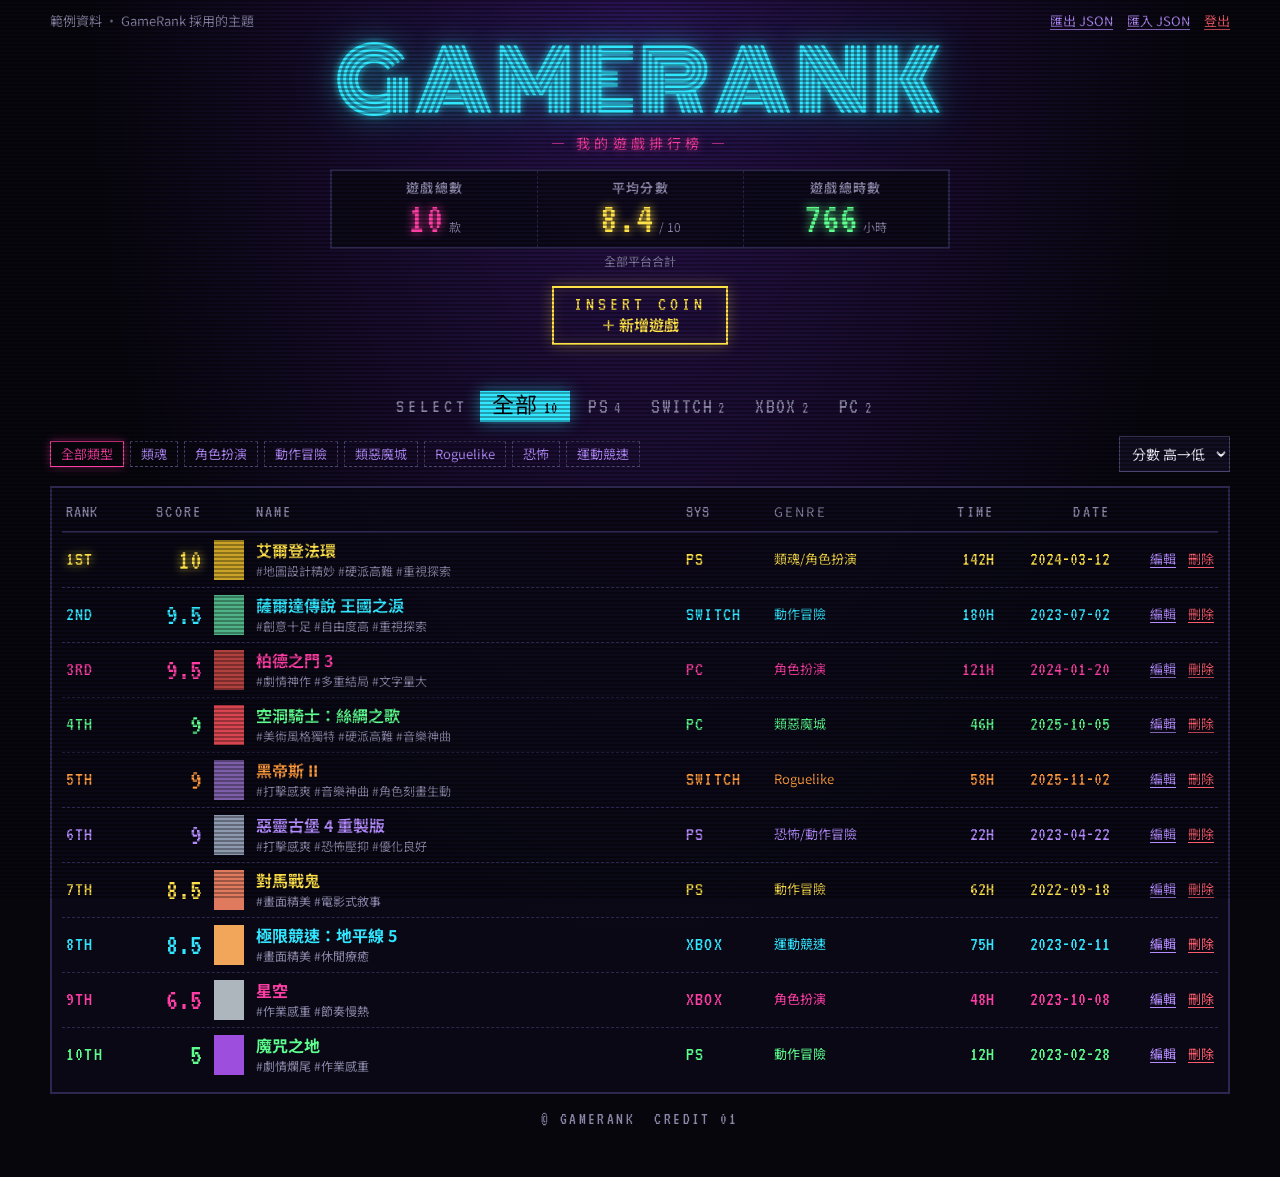
==== docs/themes/arcade/index.html @ 6743dbb5 "Add the arcade leaderboard theme from GameRank CRT scanlines, neon marquee and a colour-cycling high" ====
<!doctype html>
<html lang="zh-Hant">
<head>
<meta charset="utf-8">
<meta name="viewport" content="width=device-width, initial-scale=1">
<meta name="theme-color" content="#07060d">
<title>街機排行榜主題</title>
<link rel="preconnect" href="https://fonts.googleapis.com">
<link rel="preconnect" href="https://fonts.gstatic.com" crossorigin>
<link href="https://fonts.googleapis.com/css2?family=VT323&family=Monoton&family=Noto+Sans+TC:wght@400;700&display=swap" rel="stylesheet">
<link rel="stylesheet" href="arcade.css">
</head>
<body>
<div class="crt">
  <header class="top">
    <div class="util"><span>範例資料 · GameRank 採用的主題</span>
      <div class="util-btns"><button type="button" class="link">匯出 JSON</button><button type="button" class="link">匯入 JSON</button><button type="button" class="link danger">登出</button></div></div>
    <h1 class="marquee">GAMERANK</h1>
    <p class="sub">— 我的遊戲排行榜 —</p>
    <dl class="stats" id="stats"></dl>
    <p class="scope" id="scope"></p>
    <button type="button" class="coin" id="open"><i>INSERT COIN</i>＋ 新增遊戲</button>
    <p class="sync"></p>
  </header>
  <main class="wrap">
    <div class="sel" id="tabs"></div>
    <div class="bar"><div class="chips" id="genres"></div>
      <select id="sort" aria-label="排序方式"><option value="score">分數 高→低</option><option value="date">日期 新→舊</option><option value="time">時數 長→短</option></select></div>
    <div class="board">
      <div class="row hd"><span class="rk">RANK</span><span class="sc">SCORE</span><span></span><span class="nm">NAME</span><span class="pl">SYS</span><span class="gn hs">GENRE</span><span class="hr hs">TIME</span><span class="dt hs">DATE</span><span class="ac"></span></div>
      <ol id="list"></ol>
    </div>
    <p class="foot">© GAMERANK　CREDIT 01</p>
  </main>
</div>

<div class="mback" id="modal" hidden>
  <div class="mbox">
    <div class="mhead"><h2>ENTER YOUR SCORE<small>新增遊戲評分</small></h2><button type="button" class="x" data-close aria-label="關閉">×</button></div>
    <form class="mbody" onsubmit="return false">
      <label class="fl"><span>遊戲名稱</span><input type="text" value="隻狼：暗影雙死"></label>
      <div class="fl"><span>平台</span><div class="seg"><button type="button" class="p-PS on">PS</button><button type="button">XBOX</button><button type="button">SWITCH</button><button type="button">PC</button></div></div>
      <div class="mrow"><label class="fl"><span>分數</span><select><option>9.5</option><option>9</option></select></label><label class="fl"><span>時數</span><input type="number" value="64"></label><label class="fl"><span>評分日期</span><input type="date" value="2026-11-15"></label></div>
      <div class="fl"><div class="flh"><span>類型（可複選）</span><button type="button" class="link">AI 自動判斷</button></div>
        <div class="chips"><button type="button" class="chip on">類魂</button><button type="button" class="chip on">動作冒險</button><button type="button" class="chip">角色扮演</button><button type="button" class="chip">恐怖</button></div></div>
      <div class="fl"><span>封面</span><div class="coverrow"><div class="thumb">無封面</div><div style="flex:1;min-width:0"><div class="seg"><button type="button">上傳</button><button type="button">貼上</button><button type="button" class="on">線上搜尋</button></div><p class="hint">可上傳、貼上或線上搜尋封面。</p></div></div></div>
      <div class="fl"><div class="flh"><span>評語</span><button type="button" class="link">選擇形容標籤</button></div><textarea rows="3">#打擊感爽 #硬派高難 #地圖設計精妙</textarea></div>
      <div class="tagcat tk-positive"><div class="tags"><button type="button" class="tag on">#打擊感爽</button><button type="button" class="tag tk-negative">#作業感重</button><button type="button" class="tag tk-neutral">#硬派高難</button></div></div>
      <div class="mfoot"><button type="button" class="btn" data-close>取消</button><button type="button" class="btn go" data-close>存入排行榜</button></div>
    </form>
  </div>
</div>

<script>
const GAMES = [
  ['艾爾登法環','PS',10,'類魂, 角色扮演','2024-03-12',142,'#地圖設計精妙 #硬派高難 #重視探索','#c9a227'],
  ['薩爾達傳說 王國之淚','SWITCH',9.5,'動作冒險','2023-07-02',180,'#創意十足 #自由度高 #重視探索','#4fb286'],
  ['柏德之門 3','PC',9.5,'角色扮演','2024-01-20',121,'#劇情神作 #多重結局 #文字量大','#b0413e'],
  ['空洞騎士：絲綢之歌','PC',9,'類惡魔城','2025-10-05',46,'#美術風格獨特 #硬派高難 #音樂神曲','#d64550'],
  ['黑帝斯 II','SWITCH',9,'Roguelike','2025-11-02',58,'#打擊感爽 #音樂神曲 #角色刻畫生動','#7b5ea7'],
  ['惡靈古堡 4 重製版','PS',9,'恐怖, 動作冒險','2023-04-22',22,'#打擊感爽 #恐怖壓抑 #優化良好','#8d99ae'],
  ['對馬戰鬼','PS',8.5,'動作冒險','2022-09-18',62,'#畫面精美 #電影式敘事','#e07a5f'],
  ['極限競速：地平線 5','XBOX',8.5,'運動競速','2023-02-11',75,'#畫面精美 #休閒療癒','#f2a65a'],
  ['星空','XBOX',6.5,'角色扮演','2023-10-08',48,'#作業感重 #節奏慢熱','#adb5bd'],
  ['魔咒之地','PS',5,'動作冒險','2023-02-28',12,'#劇情爛尾 #作業感重','#9d4edd'],
].map(([title, platform, score, genre, date, hours, comment, color]) => ({ title, platform, score, genre, date, hours, comment, color }));
const state = { tab: 'ALL', genre: 'ALL', sort: 'score' };
const $ = (id) => document.getElementById(id);
const esc = (s) => String(s).replace(/[&<>"]/g, (c) => ({ '&': '&amp;', '<': '&lt;', '>': '&gt;', '"': '&quot;' }[c]));
const ORD = ['1ST', '2ND', '3RD'];
function paint() {
  const inTab = GAMES.filter((g) => state.tab === 'ALL' || g.platform === state.tab);
  const list = inTab.filter((g) => state.genre === 'ALL' || g.genre.split(', ').includes(state.genre))
    .sort((a, b) => state.sort === 'date' ? b.date.localeCompare(a.date) : state.sort === 'time' ? b.hours - a.hours : b.score - a.score);
  const avg = inTab.length ? (inTab.reduce((s, g) => s + g.score, 0) / inTab.length).toFixed(1) : '0';
  $('stats').innerHTML = `<div><dt>遊戲總數</dt><dd class="c2">${inTab.length}<small>款</small></dd></div><div><dt>平均分數</dt><dd class="c0">${avg}<small>/ 10</small></dd></div><div><dt>遊戲總時數</dt><dd class="c3">${inTab.reduce((s, g) => s + g.hours, 0)}<small>小時</small></dd></div>`;
  $('scope').textContent = state.tab === 'ALL' ? '全部平台合計' : `僅計算 ${state.tab} 平台`;
  $('tabs').innerHTML = '<span class="lb">SELECT</span>' + ['ALL', 'PS', 'SWITCH', 'XBOX', 'PC'].map((t) => `<button type="button" data-tab="${t}" class="${state.tab === t ? 'on' : ''}">${t === 'ALL' ? '全部' : t}<small>${t === 'ALL' ? GAMES.length : GAMES.filter((g) => g.platform === t).length}</small></button>`).join('');
  const genres = [...new Set(inTab.flatMap((g) => g.genre.split(', ')))];
  $('genres').innerHTML = ['ALL', ...genres].map((x) => `<button type="button" data-genre="${x}" class="chip${state.genre === x ? ' on' : ''}">${x === 'ALL' ? '全部類型' : x}</button>`).join('');
  $('list').innerHTML = list.map((g, i) => `<li class="row c${i % 6}"><span class="rk">${ORD[i] || (i + 1) + 'TH'}</span><span class="sc">${g.score}</span><span class="cv" style="background:${g.color}"></span><span class="nm"><b>${esc(g.title)}</b><small>${esc(g.comment)}</small></span><span class="pl">${g.platform}</span><span class="gn hs">${g.genre.replace(', ', '/')}</span><span class="hr hs">${g.hours}H</span><span class="dt hs">${g.date}</span><span class="ac"><button type="button" class="link">編輯</button><button type="button" class="link danger">刪除</button></span></li>`).join('');
}
document.addEventListener('click', (e) => {
  const t = e.target.closest('[data-tab],[data-genre],[data-close],#open');
  if (!t) return;
  if (t.dataset.tab) { state.tab = t.dataset.tab; state.genre = 'ALL'; }
  else if (t.dataset.genre) state.genre = t.dataset.genre;
  else { $('modal').hidden = t.id !== 'open'; return; }
  paint();
});
$('sort').addEventListener('change', (e) => { state.sort = e.target.value; paint(); });
paint();
</script>
</body>
</html>
---- docs/themes/arcade/arcade.css ----
/* GameRank「街機排行榜」主題：CRT 掃描線、霓虹招牌、逐列換色的 HIGH SCORE 榜 */
:root {
  --bg: #07060d;
  --panel: #0d0a1c;
  --field: #120f22;
  --line: #2d2750;
  --line-2: #4a4470;
  --fg: #f3f0ff;
  --mut: #8b86a8;
  --pink: #ff3ea5;
  --cyan: #31e6ff;
  --yel: #ffe14a;
  --grn: #5dff8f;
  --org: #ff9a3d;
  --vio: #b58cff;
  --red: #ff5d6c;
  --px: "VT323", "Noto Sans TC", ui-monospace, monospace;
  --neon: "Monoton", "VT323", ui-monospace, monospace;
  --tc: "Noto Sans TC", system-ui, "PingFang TC", "Microsoft JhengHei", sans-serif;
  color-scheme: dark;
}

*, *::before, *::after { box-sizing: border-box; }
html, body { margin: 0; }
body { background: var(--bg); color: var(--fg); font: 20px/1.25 var(--px); min-height: 100vh; -webkit-text-size-adjust: 100%; }
button, input, select, textarea { font: inherit; color: inherit; }
button { cursor: pointer; }
button:disabled { cursor: not-allowed; opacity: .45; }
h1, h2, h3, h4, p, ol { margin: 0; padding: 0; }
:focus-visible { outline: 2px dashed var(--fg); outline-offset: 3px; }
[hidden] { display: none !important; }
.sr-only { position: absolute; width: 1px; height: 1px; overflow: hidden; clip: rect(0 0 0 0); white-space: nowrap; }

::-webkit-scrollbar { width: 8px; height: 8px; }
::-webkit-scrollbar-track { background: var(--panel); }
::-webkit-scrollbar-thumb { background: var(--line-2); }

.crt { min-height: 100vh; background: radial-gradient(ellipse at 50% 0, #2a1250 0, transparent 62%); }
.crt::after { content: ""; position: fixed; inset: 0; pointer-events: none; z-index: 90; background: repeating-linear-gradient(0deg, transparent 0 2px, rgba(0, 0, 0, .3) 2px 4px); }

/* ── 頂部 ── */
.top { display: flex; flex-direction: column; align-items: center; gap: 4px; padding: 10px 16px 6px; text-align: center; }
.util { width: 100%; max-width: 1180px; display: flex; justify-content: space-between; align-items: center; gap: 8px 14px; flex-wrap: wrap; font: 13px/1.4 var(--tc); color: var(--mut); }
.util-btns { display: flex; flex-wrap: wrap; gap: 4px 14px; margin-left: auto; }
.link { background: none; border: 0; padding: 2px 0; font: 13px/1.4 var(--tc); color: var(--vio); text-decoration: underline; text-underline-offset: 3px; }
.link:hover { color: var(--fg); }
.link.danger { color: var(--red); }
.stats { width: 100%; max-width: 620px; margin: 12px 0 0; display: grid; grid-template-columns: repeat(3, minmax(0, 1fr)); border: 2px solid var(--line); background: rgba(11, 9, 22, .8); }
.stats > div { padding: 8px 6px 6px; border-left: 1px dashed var(--line); }
.stats > div:first-child { border-left: 0; }
.stats dt { font: 700 13px/1.4 var(--tc); color: var(--mut); letter-spacing: .1em; }
.stats dd { margin: 0; font: 400 44px/1 var(--px); font-variant-numeric: tabular-nums; text-shadow: 0 0 10px currentColor; }
.stats dd small { font: 12px/1 var(--tc); color: var(--mut); margin-left: 5px; text-shadow: none; }
.scope { font: 12px/1.4 var(--tc); color: var(--mut); }
.marquee { font: 400 clamp(40px, 9vw, 84px)/1.1 var(--neon); color: var(--cyan); letter-spacing: .04em; text-shadow: 0 0 6px var(--cyan), 0 0 26px rgba(49, 230, 255, .6), 0 0 60px rgba(49, 230, 255, .33); }
.sub { font: 14px var(--tc); color: var(--pink); letter-spacing: .3em; text-shadow: 0 0 8px rgba(255, 62, 165, .66); }
.coin { margin-top: 12px; background: none; border: 2px solid var(--yel); color: var(--yel); padding: 6px 20px 8px; font: 700 15px var(--tc); box-shadow: 0 0 14px rgba(255, 225, 74, .33), inset 0 0 14px rgba(255, 225, 74, .13); }
.coin:hover { background: rgba(255, 225, 74, .1); }
.coin i { display: block; font: 400 20px/1 var(--px); font-style: normal; letter-spacing: .2em; animation: blink 1.1s steps(2, jump-none) infinite; }
.sync { min-height: 22px; font-size: 18px; letter-spacing: .14em; color: var(--grn); }
.sync.busy { animation: blink 1.1s steps(2, jump-none) infinite; color: var(--yel); }
@keyframes blink { 50% { opacity: .25; } }
@keyframes spin { to { transform: rotate(360deg); } }
@media (prefers-reduced-motion: reduce) { .coin i, .sync.busy { animation: none; } }

/* ── 篩選 ── */
.wrap { max-width: 1212px; margin: 0 auto; padding: 14px 16px 48px; display: flex; flex-direction: column; gap: 14px; }
.sel { display: flex; align-items: center; justify-content: center; flex-wrap: wrap; gap: 6px; }
.lb { color: var(--mut); letter-spacing: .2em; margin-right: 6px; }
.sel button { background: none; border: 0; padding: 2px 12px; color: var(--mut); letter-spacing: .06em; font: 22px/1.25 var(--px); }
.sel button small { font-size: 16px; margin-left: 5px; }
.sel button.on { color: var(--bg); background: var(--cyan); box-shadow: 0 0 16px rgba(49, 230, 255, .53); }
.bar { display: flex; justify-content: space-between; align-items: center; gap: 12px; }
.chips { display: flex; flex-wrap: wrap; gap: 4px 6px; min-width: 0; }
.chip { background: none; border: 1px dashed var(--line-2); color: var(--vio); padding: 2px 10px; font: 13px/1.6 var(--tc); white-space: nowrap; }
.chip.on { border-style: solid; border-color: var(--pink); color: var(--pink); box-shadow: 0 0 10px rgba(255, 62, 165, .4); }
select, input, textarea { background: var(--field); border: 1px solid var(--line-2); border-radius: 0; padding: 6px 8px; font: 14px/1.4 var(--tc); min-width: 0; }
select:focus, input:focus, textarea:focus { outline: none; border-color: var(--cyan); }
input[type="date"]::-webkit-calendar-picker-indicator { cursor: pointer; filter: invert(1); opacity: .7; }

/* ── 排行榜 ── */
.board { border: 2px solid var(--line); background: rgba(11, 9, 22, .8); padding: 6px 10px 10px; }
.row { display: grid; grid-template-columns: 62px 62px 30px minmax(0, 1fr) 76px 150px 58px 104px 92px; gap: 12px; align-items: center; padding: 7px 4px; list-style: none; border-bottom: 1px dashed var(--line); }
.row.hd { color: var(--mut); letter-spacing: .12em; border-bottom: 2px solid var(--line); font-size: 18px; }
.board ol .row:last-child { border-bottom: 0; }
.rk, .pl { white-space: nowrap; letter-spacing: .06em; }
.sc { font-size: 30px; line-height: 1; text-align: right; font-variant-numeric: tabular-nums; }
.hd .sc { font-size: 18px; }
.cv { display: block; width: 30px; height: 40px; object-fit: cover; background: var(--field); }
.cv.none { border: 1px dashed var(--line-2); }
.nm { min-width: 0; }
.nm b { display: block; font: 700 16px/1.35 var(--tc); overflow-wrap: anywhere; }
.nm small { font: 400 12px/1.45 var(--tc); color: var(--mut); display: -webkit-box; -webkit-line-clamp: 2; -webkit-box-orient: vertical; overflow: hidden; overflow-wrap: anywhere; }
.gn { font: 13px/1.4 var(--tc); }
.hr, .dt { text-align: right; white-space: nowrap; }
.ac { display: flex; gap: 12px; justify-content: flex-end; }
.c0 { color: var(--yel); } .c1 { color: var(--cyan); } .c2 { color: var(--pink); } .c3 { color: var(--grn); } .c4 { color: var(--org); } .c5 { color: var(--vio); }
.board ol .row:first-child .sc, .board ol .row:first-child .rk { text-shadow: 0 0 10px currentColor; }
.state { text-align: center; padding: 48px 16px; display: flex; flex-direction: column; align-items: center; gap: 10px; }
.state h3 { font: 400 30px/1.1 var(--px); color: var(--yel); letter-spacing: .12em; }
.state p { font: 14px/1.6 var(--tc); color: var(--mut); max-width: 36ch; }
.foot { text-align: center; color: var(--mut); letter-spacing: .14em; font-size: 17px; }

/* ── 按鈕 ── */
.btn { background: none; border: 1px solid var(--line-2); padding: 6px 14px; font: 14px/1.4 var(--tc); white-space: nowrap; }
.btn:hover:not(:disabled) { border-color: var(--fg); }
.btn.go { border-color: var(--grn); color: var(--grn); font-weight: 700; }
.btn.cy { border-color: var(--cyan); color: var(--cyan); }
.btn.yl { border-color: var(--yel); color: var(--yel); }
.spin { display: inline-block; width: 14px; height: 14px; border: 2px solid currentColor; border-top-color: transparent; border-radius: 50%; animation: spin .8s linear infinite; vertical-align: -2px; }

/* ── 視窗 ── */
.mback { position: fixed; inset: 0; z-index: 50; background: rgba(7, 6, 13, .9); display: grid; grid-template-columns: minmax(0, 1fr); place-items: center; padding: 12px; overflow: auto; }
.mback.top-most { z-index: 60; }
.mbox { position: relative; width: 100%; min-width: 0; max-width: 460px; max-height: calc(100vh - 24px); max-height: calc(100dvh - 24px); display: flex; flex-direction: column; background: var(--panel); border: 2px solid var(--cyan); box-shadow: 0 0 24px rgba(49, 230, 255, .33); }
.mbox.sm { max-width: 380px; border-color: var(--yel); box-shadow: 0 0 24px rgba(255, 225, 74, .25); }
.mhead { display: flex; align-items: center; justify-content: space-between; gap: 10px; padding: 12px 16px 8px; }
.mhead h2 { font: 400 28px/1 var(--px); color: var(--yel); letter-spacing: .1em; }
.mhead h2 small { display: block; font: 12px/1.6 var(--tc); color: var(--mut); letter-spacing: 0; }
.x { background: none; border: 0; padding: 0 4px; font: 26px/1 var(--px); color: var(--mut); }
.x:hover { color: var(--fg); }
.mbody { padding: 4px 16px 16px; display: flex; flex-direction: column; gap: 12px; overflow-y: auto; min-height: 0; }
.msg { font: 14px/1.7 var(--tc); white-space: pre-line; overflow-wrap: anywhere; }
.mfoot { display: flex; justify-content: flex-end; gap: 8px; }
.fl { display: flex; flex-direction: column; gap: 4px; min-width: 0; }
.fl > span, .flh > span { font: 12px/1.4 var(--tc); color: var(--mut); }
.fl > input, .fl > select, .fl > textarea { width: 100%; }
.flh { display: flex; justify-content: space-between; align-items: center; gap: 8px; }
textarea { resize: vertical; }
.seg { display: flex; gap: 6px; }
.seg button { flex: 1; min-width: 0; background: none; border: 1px solid var(--line-2); padding: 5px 6px; font: 13px/1.5 var(--tc); white-space: nowrap; }
.seg button.on { border-color: var(--cyan); color: var(--cyan); box-shadow: inset 0 0 10px rgba(49, 230, 255, .2); }
.seg button.on.p-PS { border-color: #5aa2ff; color: #5aa2ff; box-shadow: inset 0 0 10px rgba(90, 162, 255, .25); }
.seg button.on.p-XBOX { border-color: var(--grn); color: var(--grn); box-shadow: inset 0 0 10px rgba(93, 255, 143, .2); }
.seg button.on.p-SWITCH { border-color: var(--red); color: var(--red); box-shadow: inset 0 0 10px rgba(255, 93, 108, .2); }
.mrow { display: grid; grid-template-columns: minmax(0, 1fr) minmax(0, 1fr) minmax(0, 1.7fr); gap: 8px; }
.coverrow { display: flex; gap: 12px; align-items: flex-start; }
.thumb { position: relative; flex: none; width: 72px; height: 96px; border: 1px dashed var(--line-2); display: grid; place-items: center; font: 11px var(--tc); color: var(--mut); }
.thumb img { width: 100%; height: 100%; object-fit: cover; display: block; }
.thumb .x { position: absolute; top: -10px; right: -10px; background: var(--red); color: var(--bg); width: 22px; height: 22px; font-size: 20px; }
.hint { font: 11px/1.5 var(--tc); color: var(--mut); margin-top: 6px; }

/* 視窗內的全版子畫面（選標籤、搜尋封面） */
.sheet { position: absolute; inset: 0; z-index: 2; background: var(--panel); display: flex; flex-direction: column; }
.sheet .mbody { flex: 1; }
.sheet-foot { display: flex; justify-content: space-between; align-items: center; gap: 8px; padding: 10px 16px; border-top: 1px solid var(--line); font: 13px var(--tc); color: var(--mut); }
.tagcat h4 { font: 700 12px/1.6 var(--tc); color: var(--mut); margin-bottom: 6px; }
.tags { display: flex; flex-wrap: wrap; gap: 6px; }
.tag { background: none; border: 1px solid var(--tk); color: var(--tk); padding: 2px 8px; font: 12px/1.6 var(--tc); }
.tag.on { background: var(--tk); color: var(--bg); font-weight: 700; }
.tk-positive { --tk: var(--grn); } .tk-negative { --tk: var(--red); } .tk-neutral { --tk: var(--vio); }
.searchbar { display: flex; gap: 6px; }
.searchbar input { flex: 1; }
.results { display: grid; grid-template-columns: repeat(auto-fill, minmax(92px, 1fr)); gap: 10px; }
.res { position: relative; aspect-ratio: 3 / 4; padding: 0; background: var(--field); border: 1px solid var(--line); overflow: hidden; }
.res:hover, .res:focus-visible { border-color: var(--cyan); }
.res img { width: 100%; height: 100%; object-fit: cover; display: block; }
.res .src { position: absolute; top: 0; right: 0; background: var(--bg); color: var(--yel); font: 14px/1 var(--px); padding: 2px 4px; }
.res .nm2 { position: absolute; left: 0; right: 0; bottom: 0; background: rgba(0, 0, 0, .75); font: 10px/1.5 var(--tc); padding: 1px 3px; white-space: nowrap; overflow: hidden; text-overflow: ellipsis; }
.empty { text-align: center; padding: 32px 0; font: 13px var(--tc); color: var(--mut); }

@media (max-width: 900px) {
  .hs { display: none; }
  .row { grid-template-columns: 44px 46px 26px minmax(0, 1fr) 52px; gap: 6px 8px; }
  .sc { font-size: 26px; }
  .pl { font-size: 17px; text-align: right; }
  .cv { width: 26px; height: 35px; }
  .ac { grid-column: 4 / -1; justify-content: flex-start; }
  .hd .ac { display: none; }
  .board { padding: 4px 6px 8px; }
  .stats dd { font-size: 34px; }
  .stats dd small { display: block; margin: 2px 0 0; }
  .lb { display: none; }
  .sel button { padding: 2px 7px; font-size: 20px; }
  .bar { flex-direction: column; align-items: stretch; }
  .bar .chips { flex-wrap: nowrap; overflow-x: auto; padding-bottom: 4px; }
}
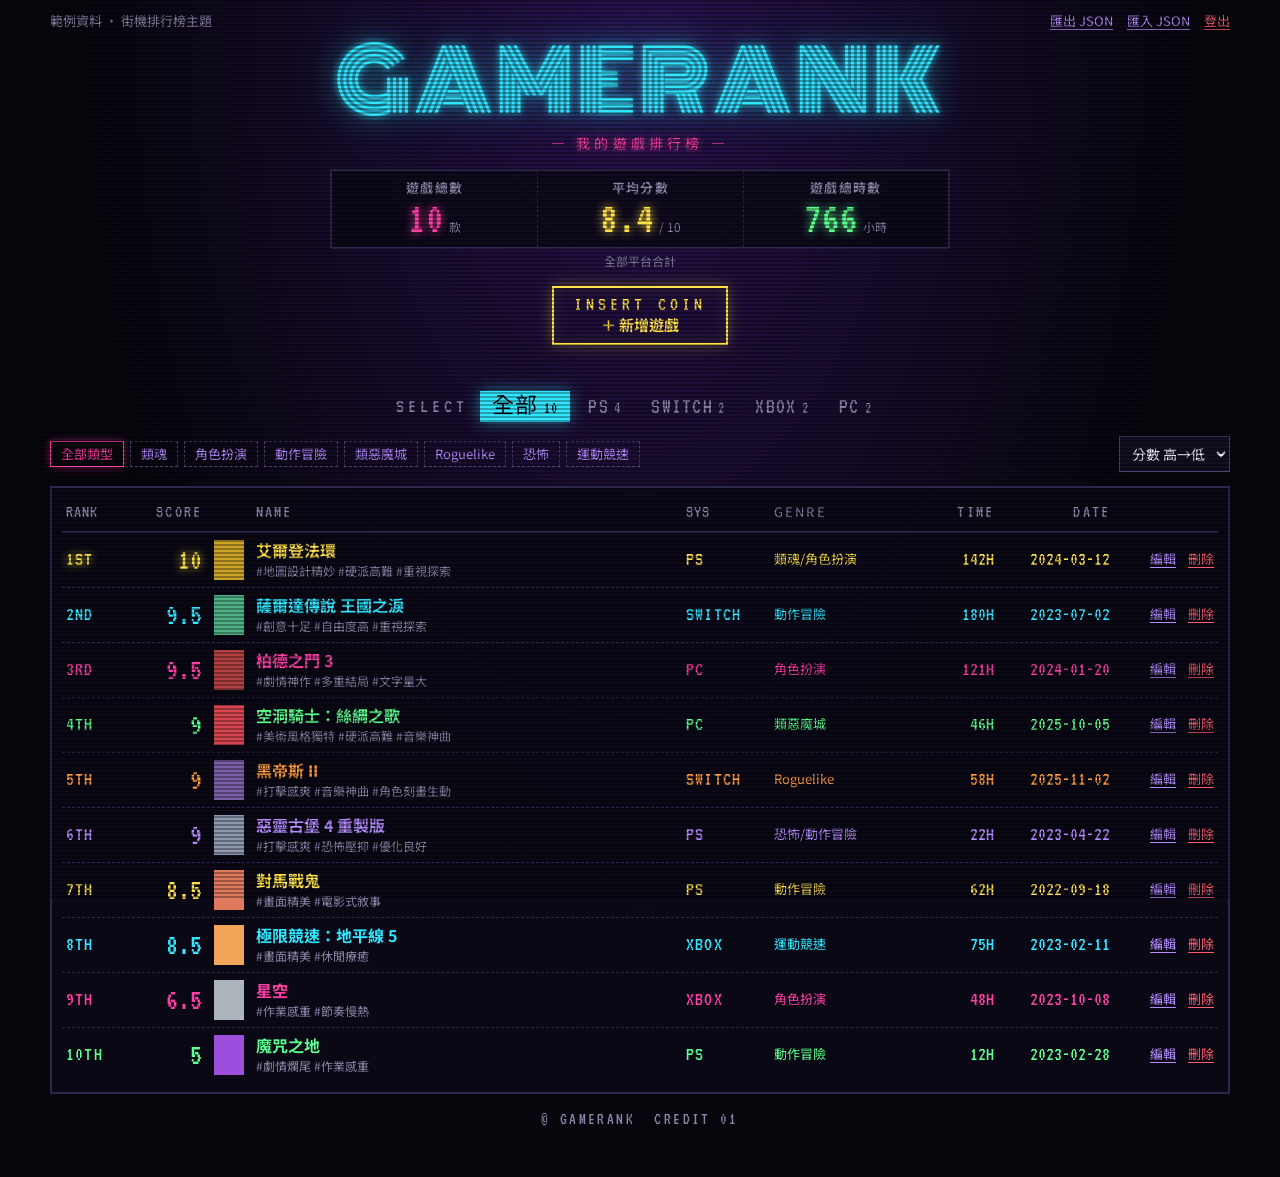
==== commit ada2daae: "Note that GameRank ended up using NES.css, not the arcade theme Co-Authored-By: Claude Fable 5.2 <no" ====
--- a/docs/themes/arcade/index.html
+++ b/docs/themes/arcade/index.html
@@ -13,7 +13,7 @@
 <body>
 <div class="crt">
   <header class="top">
-    <div class="util"><span>範例資料 · GameRank 採用的主題</span>
+    <div class="util"><span>範例資料 · 街機排行榜主題</span>
       <div class="util-btns"><button type="button" class="link">匯出 JSON</button><button type="button" class="link">匯入 JSON</button><button type="button" class="link danger">登出</button></div></div>
     <h1 class="marquee">GAMERANK</h1>
     <p class="sub">— 我的遊戲排行榜 —</p>
